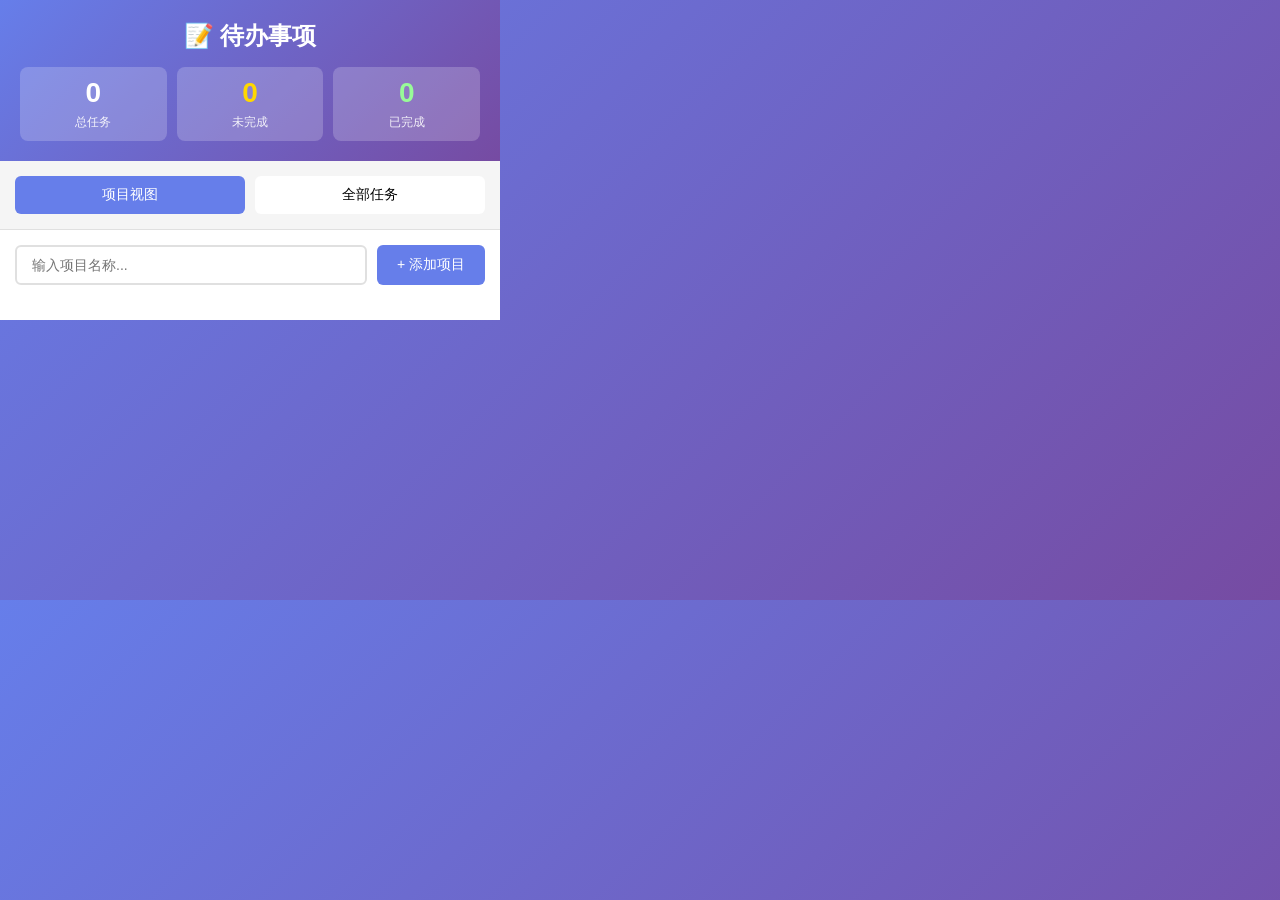
==== popup.html @ 4be9dcf9 "feat: 实现Chrome Todo Manager扩展 功能特性: - ✅ 支持待办事项的完整CRUD操作 - 📁 支持项目（事物）管理，可在项目下创建待办事项 - 📊 首页数据统计，显示总任务数" ====
<!DOCTYPE html>
<html lang="zh-CN">
<head>
  <meta charset="UTF-8">
  <meta name="viewport" content="width=device-width, initial-scale=1.0">
  <title>Todo Manager</title>
  <link rel="stylesheet" href="styles.css">
</head>
<body>
  <div class="container">
    <!-- 头部统计区域 -->
    <div class="header">
      <h1>📝 待办事项</h1>
      <div class="stats">
        <div class="stat-item">
          <span class="stat-number" id="totalTodos">0</span>
          <span class="stat-label">总任务</span>
        </div>
        <div class="stat-item">
          <span class="stat-number pending" id="pendingTodos">0</span>
          <span class="stat-label">未完成</span>
        </div>
        <div class="stat-item">
          <span class="stat-number completed" id="completedTodos">0</span>
          <span class="stat-label">已完成</span>
        </div>
      </div>
    </div>

    <!-- 视图切换按钮 -->
    <div class="view-toggle">
      <button class="toggle-btn active" data-view="projects">项目视图</button>
      <button class="toggle-btn" data-view="all">全部任务</button>
    </div>

    <!-- 项目视图 -->
    <div class="view" id="projectsView">
      <!-- 添加项目表单 -->
      <div class="add-form">
        <input type="text" id="newProjectInput" placeholder="输入项目名称...">
        <button id="addProjectBtn">+ 添加项目</button>
      </div>

      <!-- 项目列表 -->
      <div class="projects-list" id="projectsList"></div>
    </div>

    <!-- 全部任务视图 -->
    <div class="view hidden" id="allTodosView">
      <div class="todos-list" id="allTodosList"></div>
    </div>

    <!-- 项目详情模态框 -->
    <div class="modal hidden" id="projectModal">
      <div class="modal-content">
        <div class="modal-header">
          <h2 id="modalProjectName"></h2>
          <div class="modal-actions">
            <button class="icon-btn" id="editProjectBtn" title="编辑项目">✏️</button>
            <button class="icon-btn" id="deleteProjectBtn" title="删除项目">🗑️</button>
            <button class="icon-btn" id="closeModalBtn" title="关闭">✖️</button>
          </div>
        </div>

        <!-- 添加待办事项表单 -->
        <div class="add-form">
          <input type="text" id="newTodoInput" placeholder="输入待办事项...">
          <button id="addTodoBtn">+ 添加</button>
        </div>

        <!-- 待办事项列表 -->
        <div class="todos-list" id="todosList"></div>
      </div>
    </div>
  </div>

  <script src="storage.js"></script>
  <script src="popup.js"></script>
</body>
</html>
---- styles.css ----
* {
  margin: 0;
  padding: 0;
  box-sizing: border-box;
}

body {
  width: 500px;
  min-height: 600px;
  font-family: -apple-system, BlinkMacSystemFont, 'Segoe UI', 'PingFang SC', 'Hiragino Sans GB', 'Microsoft YaHei', sans-serif;
  background: linear-gradient(135deg, #667eea 0%, #764ba2 100%);
  color: #333;
}

.container {
  background: #fff;
  height: 100%;
  display: flex;
  flex-direction: column;
}

/* 头部样式 */
.header {
  background: linear-gradient(135deg, #667eea 0%, #764ba2 100%);
  color: white;
  padding: 20px;
  text-align: center;
}

.header h1 {
  font-size: 24px;
  margin-bottom: 15px;
}

.stats {
  display: flex;
  justify-content: space-around;
  gap: 10px;
}

.stat-item {
  display: flex;
  flex-direction: column;
  align-items: center;
  padding: 10px;
  background: rgba(255, 255, 255, 0.2);
  border-radius: 8px;
  flex: 1;
}

.stat-number {
  font-size: 28px;
  font-weight: bold;
  margin-bottom: 5px;
}

.stat-number.pending {
  color: #ffd700;
}

.stat-number.completed {
  color: #98fb98;
}

.stat-label {
  font-size: 12px;
  opacity: 0.9;
}

/* 视图切换 */
.view-toggle {
  display: flex;
  padding: 15px;
  gap: 10px;
  background: #f5f5f5;
  border-bottom: 1px solid #e0e0e0;
}

.toggle-btn {
  flex: 1;
  padding: 10px;
  border: none;
  background: white;
  border-radius: 6px;
  cursor: pointer;
  font-size: 14px;
  transition: all 0.3s;
}

.toggle-btn:hover {
  background: #e8e8e8;
}

.toggle-btn.active {
  background: #667eea;
  color: white;
}

/* 视图容器 */
.view {
  flex: 1;
  overflow-y: auto;
  padding: 15px;
}

.view.hidden {
  display: none;
}

/* 添加表单 */
.add-form {
  display: flex;
  gap: 10px;
  margin-bottom: 20px;
}

.add-form input {
  flex: 1;
  padding: 10px 15px;
  border: 2px solid #e0e0e0;
  border-radius: 6px;
  font-size: 14px;
  transition: border-color 0.3s;
}

.add-form input:focus {
  outline: none;
  border-color: #667eea;
}

.add-form button {
  padding: 10px 20px;
  background: #667eea;
  color: white;
  border: none;
  border-radius: 6px;
  cursor: pointer;
  font-size: 14px;
  transition: background 0.3s;
}

.add-form button:hover {
  background: #5568d3;
}

/* 项目列表 */
.projects-list {
  display: flex;
  flex-direction: column;
  gap: 10px;
}

.project-item {
  padding: 15px;
  background: #f9f9f9;
  border-radius: 8px;
  cursor: pointer;
  transition: all 0.3s;
  border: 2px solid transparent;
}

.project-item:hover {
  background: #f0f0f0;
  border-color: #667eea;
  transform: translateY(-2px);
  box-shadow: 0 4px 8px rgba(0, 0, 0, 0.1);
}

.project-name {
  font-size: 16px;
  font-weight: 600;
  margin-bottom: 8px;
  color: #333;
}

.project-stats {
  display: flex;
  gap: 15px;
  font-size: 13px;
  color: #666;
}

.project-stats span {
  display: flex;
  align-items: center;
  gap: 5px;
}

/* 待办事项列表 */
.todos-list {
  display: flex;
  flex-direction: column;
  gap: 10px;
}

.todo-item {
  display: flex;
  align-items: center;
  padding: 12px;
  background: #f9f9f9;
  border-radius: 8px;
  gap: 10px;
  transition: all 0.3s;
}

.todo-item:hover {
  background: #f0f0f0;
}

.todo-item.completed {
  opacity: 0.6;
}

.todo-item.completed .todo-text {
  text-decoration: line-through;
  color: #999;
}

.todo-checkbox {
  width: 20px;
  height: 20px;
  cursor: pointer;
  accent-color: #667eea;
}

.todo-text {
  flex: 1;
  font-size: 14px;
  word-break: break-word;
}

.todo-actions {
  display: flex;
  gap: 5px;
}

.icon-btn {
  padding: 5px 10px;
  background: transparent;
  border: none;
  cursor: pointer;
  font-size: 16px;
  border-radius: 4px;
  transition: background 0.3s;
}

.icon-btn:hover {
  background: rgba(0, 0, 0, 0.1);
}

/* 模态框 */
.modal {
  position: fixed;
  top: 0;
  left: 0;
  right: 0;
  bottom: 0;
  background: rgba(0, 0, 0, 0.5);
  display: flex;
  align-items: center;
  justify-content: center;
  z-index: 1000;
}

.modal.hidden {
  display: none;
}

.modal-content {
  background: white;
  border-radius: 12px;
  width: 450px;
  max-height: 80vh;
  display: flex;
  flex-direction: column;
  box-shadow: 0 10px 40px rgba(0, 0, 0, 0.3);
}

.modal-header {
  display: flex;
  justify-content: space-between;
  align-items: center;
  padding: 20px;
  border-bottom: 1px solid #e0e0e0;
  background: linear-gradient(135deg, #667eea 0%, #764ba2 100%);
  color: white;
  border-radius: 12px 12px 0 0;
}

.modal-header h2 {
  font-size: 20px;
}

.modal-actions {
  display: flex;
  gap: 5px;
}

.modal-actions .icon-btn {
  color: white;
}

.modal-actions .icon-btn:hover {
  background: rgba(255, 255, 255, 0.2);
}

/* 空状态 */
.empty-state {
  text-align: center;
  padding: 40px 20px;
  color: #999;
}

.empty-state-icon {
  font-size: 48px;
  margin-bottom: 10px;
}

.empty-state-text {
  font-size: 14px;
}

/* 滚动条样式 */
::-webkit-scrollbar {
  width: 8px;
}

::-webkit-scrollbar-track {
  background: #f1f1f1;
}

::-webkit-scrollbar-thumb {
  background: #888;
  border-radius: 4px;
}

::-webkit-scrollbar-thumb:hover {
  background: #555;
}
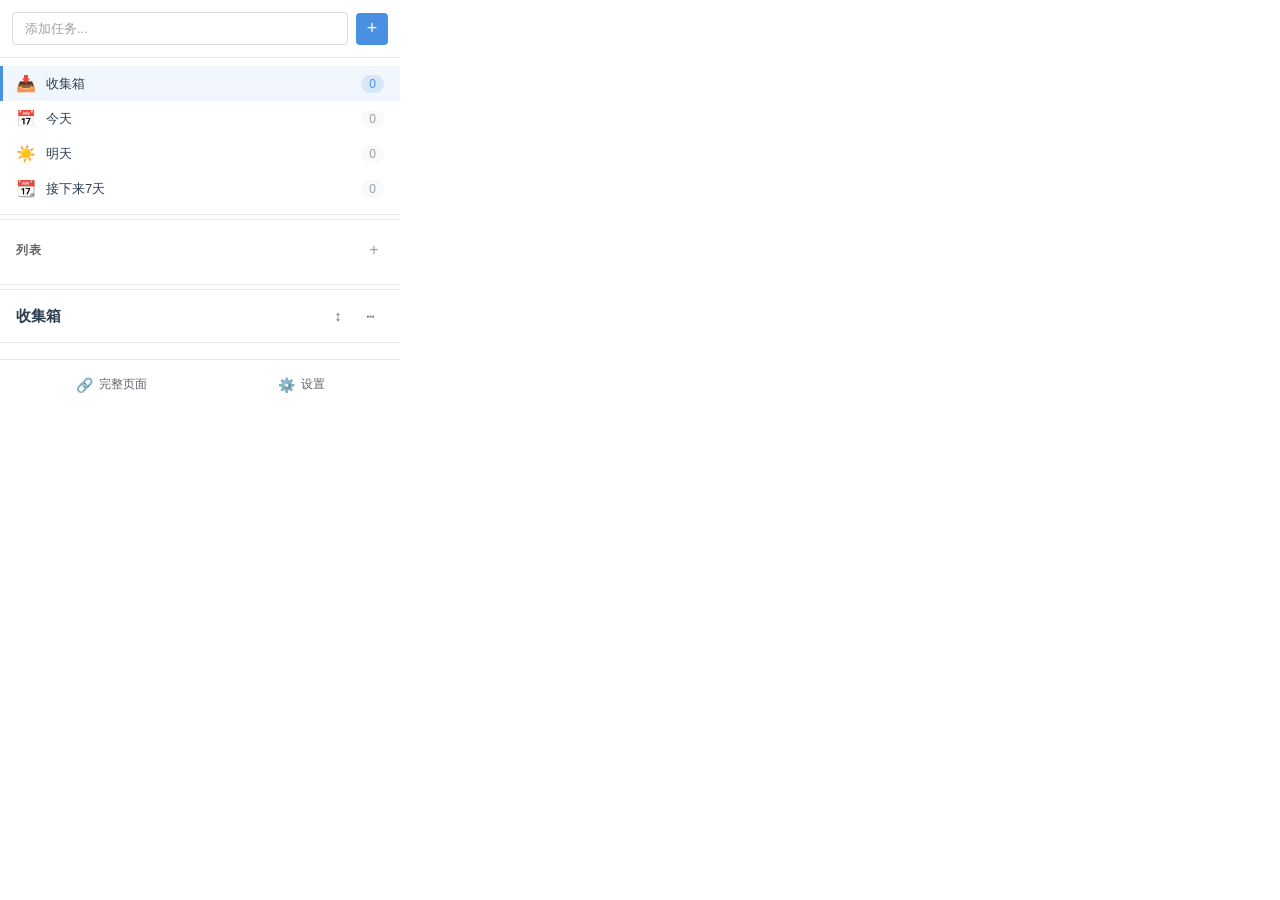
==== commit e4ee71c2: "refactor: 重做popup为TickTick Chrome扩展风格 - 完全重新设计popup.html为紧凑的弹窗布局 - 创建popup.css，使用TickTick配色和设计语言 - 创" ====
--- a/popup.html
+++ b/popup.html
@@ -4,77 +4,110 @@
   <meta charset="UTF-8">
   <meta name="viewport" content="width=device-width, initial-scale=1.0">
   <title>Todo Manager</title>
-  <link rel="stylesheet" href="styles.css">
+  <link rel="stylesheet" href="popup.css">
 </head>
 <body>
-  <div class="container">
-    <!-- 头部统计区域 -->
-    <div class="header">
-      <h1>📝 待办事项</h1>
-      <div class="stats">
-        <div class="stat-item">
-          <span class="stat-number" id="totalTodos">0</span>
-          <span class="stat-label">总任务</span>
+  <div class="popup-container">
+    <!-- 快速添加输入框 -->
+    <div class="quick-add">
+      <input
+        type="text"
+        id="quickAddInput"
+        class="quick-add-input"
+        placeholder="添加任务..."
+      >
+      <button class="quick-add-btn" id="quickAddBtn">
+        <span>+</span>
+      </button>
+    </div>
+
+    <!-- 智能列表导航 -->
+    <div class="smart-lists">
+      <div class="list-item active" data-view="inbox">
+        <span class="list-icon">📥</span>
+        <span class="list-name">收集箱</span>
+        <span class="list-count" id="inboxCount">0</span>
+      </div>
+      <div class="list-item" data-view="today">
+        <span class="list-icon">📅</span>
+        <span class="list-name">今天</span>
+        <span class="list-count" id="todayCount">0</span>
+      </div>
+      <div class="list-item" data-view="tomorrow">
+        <span class="list-icon">☀️</span>
+        <span class="list-name">明天</span>
+        <span class="list-count" id="tomorrowCount">0</span>
+      </div>
+      <div class="list-item" data-view="next7days">
+        <span class="list-icon">📆</span>
+        <span class="list-name">接下来7天</span>
+        <span class="list-count" id="next7daysCount">0</span>
+      </div>
+    </div>
+
+    <!-- 分隔线 -->
+    <div class="divider"></div>
+
+    <!-- 自定义列表 -->
+    <div class="custom-lists">
+      <div class="lists-header">
+        <span class="lists-title">列表</span>
+        <button class="add-list-btn" id="addListBtn" title="添加列表">+</button>
+      </div>
+      <div class="lists-container" id="listsContainer">
+        <!-- 列表动态插入 -->
+      </div>
+    </div>
+
+    <!-- 分隔线 -->
+    <div class="divider"></div>
+
+    <!-- 任务列表区域 -->
+    <div class="tasks-section">
+      <div class="tasks-header">
+        <h3 class="tasks-title" id="tasksTitle">收集箱</h3>
+        <div class="tasks-actions">
+          <button class="task-action-btn" id="sortBtn" title="排序">
+            <span>↕️</span>
+          </button>
+          <button class="task-action-btn" id="moreBtn" title="更多">
+            <span>⋯</span>
+          </button>
         </div>
-        <div class="stat-item">
-          <span class="stat-number pending" id="pendingTodos">0</span>
-          <span class="stat-label">未完成</span>
+      </div>
+
+      <!-- 任务列表 -->
+      <div class="tasks-list" id="tasksList">
+        <!-- 任务动态插入 -->
+      </div>
+
+      <!-- 已完成任务折叠区 -->
+      <div class="completed-section hidden" id="completedSection">
+        <div class="completed-header" id="completedHeader">
+          <span class="completed-toggle">▶</span>
+          <span class="completed-title">已完成</span>
+          <span class="completed-count" id="completedCountLabel">0</span>
         </div>
-        <div class="stat-item">
-          <span class="stat-number completed" id="completedTodos">0</span>
-          <span class="stat-label">已完成</span>
+        <div class="completed-tasks hidden" id="completedTasks">
+          <!-- 已完成任务动态插入 -->
         </div>
       </div>
     </div>
 
-    <!-- 视图切换按钮 -->
-    <div class="view-toggle">
-      <button class="toggle-btn active" data-view="projects">项目视图</button>
-      <button class="toggle-btn" data-view="all">全部任务</button>
-    </div>
-
-    <!-- 项目视图 -->
-    <div class="view" id="projectsView">
-      <!-- 添加项目表单 -->
-      <div class="add-form">
-        <input type="text" id="newProjectInput" placeholder="输入项目名称...">
-        <button id="addProjectBtn">+ 添加项目</button>
-      </div>
-
-      <!-- 项目列表 -->
-      <div class="projects-list" id="projectsList"></div>
-    </div>
-
-    <!-- 全部任务视图 -->
-    <div class="view hidden" id="allTodosView">
-      <div class="todos-list" id="allTodosList"></div>
-    </div>
-
-    <!-- 项目详情模态框 -->
-    <div class="modal hidden" id="projectModal">
-      <div class="modal-content">
-        <div class="modal-header">
-          <h2 id="modalProjectName"></h2>
-          <div class="modal-actions">
-            <button class="icon-btn" id="editProjectBtn" title="编辑项目">✏️</button>
-            <button class="icon-btn" id="deleteProjectBtn" title="删除项目">🗑️</button>
-            <button class="icon-btn" id="closeModalBtn" title="关闭">✖️</button>
-          </div>
-        </div>
-
-        <!-- 添加待办事项表单 -->
-        <div class="add-form">
-          <input type="text" id="newTodoInput" placeholder="输入待办事项...">
-          <button id="addTodoBtn">+ 添加</button>
-        </div>
-
-        <!-- 待办事项列表 -->
-        <div class="todos-list" id="todosList"></div>
-      </div>
+    <!-- 底部操作栏 -->
+    <div class="footer-actions">
+      <button class="footer-btn" id="openFullBtn" title="打开完整页面">
+        <span>🔗</span>
+        <span>完整页面</span>
+      </button>
+      <button class="footer-btn" id="settingsBtn" title="设置">
+        <span>⚙️</span>
+        <span>设置</span>
+      </button>
     </div>
   </div>
 
   <script src="storage.js"></script>
-  <script src="popup.js"></script>
+  <script src="popup-app.js"></script>
 </body>
 </html>
--- a/popup.css
+++ b/popup.css
@@ -0,0 +1,485 @@
+/* TickTick Chrome Extension Popup 样式 */
+
+* {
+  margin: 0;
+  padding: 0;
+  box-sizing: border-box;
+}
+
+:root {
+  /* TickTick 配色方案 */
+  --tt-primary: #4A90E2;
+  --tt-primary-hover: #3A7BC8;
+  --tt-text-primary: #2C3E50;
+  --tt-text-secondary: #5F6368;
+  --tt-text-tertiary: #9AA0A6;
+  --tt-bg-white: #FFFFFF;
+  --tt-bg-gray: #F7F9FA;
+  --tt-bg-hover: #F0F2F5;
+  --tt-border: #DADCE0;
+  --tt-divider: #E8EAED;
+  --tt-completed: #5F6368;
+  --tt-shadow-sm: 0 1px 2px rgba(0, 0, 0, 0.05);
+  --tt-shadow-md: 0 2px 8px rgba(0, 0, 0, 0.1);
+}
+
+body {
+  width: 400px;
+  max-height: 600px;
+  font-family: -apple-system, BlinkMacSystemFont, 'Segoe UI', 'PingFang SC', 'Hiragino Sans GB', 'Microsoft YaHei', sans-serif;
+  font-size: 13px;
+  color: var(--tt-text-primary);
+  background: var(--tt-bg-white);
+  overflow: hidden;
+}
+
+.popup-container {
+  display: flex;
+  flex-direction: column;
+  height: 100%;
+  max-height: 600px;
+}
+
+/* 快速添加区域 */
+.quick-add {
+  display: flex;
+  align-items: center;
+  gap: 8px;
+  padding: 12px;
+  border-bottom: 1px solid var(--tt-divider);
+  background: var(--tt-bg-white);
+}
+
+.quick-add-input {
+  flex: 1;
+  padding: 8px 12px;
+  border: 1px solid var(--tt-border);
+  border-radius: 4px;
+  font-size: 13px;
+  color: var(--tt-text-primary);
+  transition: all 0.15s ease;
+}
+
+.quick-add-input:focus {
+  outline: none;
+  border-color: var(--tt-primary);
+  box-shadow: 0 0 0 2px rgba(74, 144, 226, 0.1);
+}
+
+.quick-add-input::placeholder {
+  color: var(--tt-text-tertiary);
+}
+
+.quick-add-btn {
+  width: 32px;
+  height: 32px;
+  display: flex;
+  align-items: center;
+  justify-content: center;
+  background: var(--tt-primary);
+  color: white;
+  border: none;
+  border-radius: 4px;
+  cursor: pointer;
+  font-size: 18px;
+  transition: background 0.15s ease;
+}
+
+.quick-add-btn:hover {
+  background: var(--tt-primary-hover);
+}
+
+/* 智能列表 */
+.smart-lists {
+  padding: 8px 0;
+  border-bottom: 1px solid var(--tt-divider);
+}
+
+.list-item {
+  display: flex;
+  align-items: center;
+  gap: 10px;
+  padding: 8px 16px;
+  cursor: pointer;
+  transition: background 0.15s ease;
+}
+
+.list-item:hover {
+  background: var(--tt-bg-hover);
+}
+
+.list-item.active {
+  background: rgba(74, 144, 226, 0.08);
+  border-left: 3px solid var(--tt-primary);
+  padding-left: 13px;
+}
+
+.list-icon {
+  font-size: 16px;
+  width: 20px;
+  text-align: center;
+}
+
+.list-name {
+  flex: 1;
+  font-size: 13px;
+  color: var(--tt-text-primary);
+}
+
+.list-count {
+  font-size: 12px;
+  color: var(--tt-text-tertiary);
+  background: var(--tt-bg-gray);
+  padding: 2px 8px;
+  border-radius: 10px;
+  min-width: 20px;
+  text-align: center;
+}
+
+.list-item.active .list-count {
+  background: rgba(74, 144, 226, 0.15);
+  color: var(--tt-primary);
+}
+
+/* 分隔线 */
+.divider {
+  height: 1px;
+  background: var(--tt-divider);
+  margin: 4px 0;
+}
+
+/* 自定义列表 */
+.custom-lists {
+  padding: 8px 0;
+  max-height: 150px;
+  overflow-y: auto;
+}
+
+.lists-header {
+  display: flex;
+  align-items: center;
+  justify-content: space-between;
+  padding: 8px 16px;
+  margin-bottom: 4px;
+}
+
+.lists-title {
+  font-size: 12px;
+  font-weight: 600;
+  color: var(--tt-text-secondary);
+  text-transform: uppercase;
+  letter-spacing: 0.5px;
+}
+
+.add-list-btn {
+  width: 20px;
+  height: 20px;
+  display: flex;
+  align-items: center;
+  justify-content: center;
+  background: transparent;
+  border: none;
+  border-radius: 3px;
+  cursor: pointer;
+  font-size: 16px;
+  color: var(--tt-text-tertiary);
+  transition: all 0.15s ease;
+}
+
+.add-list-btn:hover {
+  background: var(--tt-bg-hover);
+  color: var(--tt-primary);
+}
+
+.lists-container {
+  display: flex;
+  flex-direction: column;
+}
+
+/* 任务列表区域 */
+.tasks-section {
+  flex: 1;
+  display: flex;
+  flex-direction: column;
+  overflow: hidden;
+  border-top: 1px solid var(--tt-divider);
+}
+
+.tasks-header {
+  display: flex;
+  align-items: center;
+  justify-content: space-between;
+  padding: 12px 16px;
+  border-bottom: 1px solid var(--tt-divider);
+  background: var(--tt-bg-white);
+}
+
+.tasks-title {
+  font-size: 15px;
+  font-weight: 600;
+  color: var(--tt-text-primary);
+}
+
+.tasks-actions {
+  display: flex;
+  gap: 4px;
+}
+
+.task-action-btn {
+  width: 28px;
+  height: 28px;
+  display: flex;
+  align-items: center;
+  justify-content: center;
+  background: transparent;
+  border: none;
+  border-radius: 4px;
+  cursor: pointer;
+  font-size: 14px;
+  color: var(--tt-text-secondary);
+  transition: all 0.15s ease;
+}
+
+.task-action-btn:hover {
+  background: var(--tt-bg-hover);
+  color: var(--tt-text-primary);
+}
+
+/* 任务列表 */
+.tasks-list {
+  flex: 1;
+  overflow-y: auto;
+  padding: 8px 0;
+}
+
+.task-item {
+  display: flex;
+  align-items: flex-start;
+  gap: 10px;
+  padding: 10px 16px;
+  cursor: pointer;
+  transition: background 0.15s ease;
+  border-left: 3px solid transparent;
+}
+
+.task-item:hover {
+  background: var(--tt-bg-hover);
+}
+
+.task-item.completed .task-content {
+  opacity: 0.6;
+}
+
+.task-item.completed .task-title {
+  text-decoration: line-through;
+  color: var(--tt-completed);
+}
+
+.task-checkbox {
+  margin-top: 2px;
+  width: 18px;
+  height: 18px;
+  border: 2px solid var(--tt-border);
+  border-radius: 50%;
+  cursor: pointer;
+  flex-shrink: 0;
+  transition: all 0.15s ease;
+  position: relative;
+}
+
+.task-checkbox:hover {
+  border-color: var(--tt-primary);
+}
+
+.task-checkbox.checked {
+  background: var(--tt-primary);
+  border-color: var(--tt-primary);
+}
+
+.task-checkbox.checked::after {
+  content: '✓';
+  position: absolute;
+  top: 50%;
+  left: 50%;
+  transform: translate(-50%, -50%);
+  color: white;
+  font-size: 12px;
+  font-weight: bold;
+}
+
+.task-content {
+  flex: 1;
+  min-width: 0;
+}
+
+.task-title {
+  font-size: 13px;
+  color: var(--tt-text-primary);
+  word-break: break-word;
+  line-height: 1.4;
+}
+
+.task-meta {
+  display: flex;
+  align-items: center;
+  gap: 8px;
+  margin-top: 4px;
+  font-size: 12px;
+  color: var(--tt-text-tertiary);
+}
+
+.task-meta-item {
+  display: flex;
+  align-items: center;
+  gap: 4px;
+}
+
+.task-priority {
+  width: 6px;
+  height: 6px;
+  border-radius: 50%;
+  flex-shrink: 0;
+}
+
+.task-priority.high {
+  background: #E74C3C;
+}
+
+.task-priority.medium {
+  background: #F39C12;
+}
+
+.task-priority.low {
+  background: #3498DB;
+}
+
+/* 已完成任务区域 */
+.completed-section {
+  border-top: 1px solid var(--tt-divider);
+  background: var(--tt-bg-gray);
+}
+
+.completed-section.hidden {
+  display: none;
+}
+
+.completed-header {
+  display: flex;
+  align-items: center;
+  gap: 8px;
+  padding: 10px 16px;
+  cursor: pointer;
+  user-select: none;
+  transition: background 0.15s ease;
+}
+
+.completed-header:hover {
+  background: var(--tt-bg-hover);
+}
+
+.completed-toggle {
+  font-size: 10px;
+  color: var(--tt-text-tertiary);
+  transition: transform 0.15s ease;
+}
+
+.completed-toggle.expanded {
+  transform: rotate(90deg);
+}
+
+.completed-title {
+  flex: 1;
+  font-size: 12px;
+  font-weight: 600;
+  color: var(--tt-text-secondary);
+}
+
+.completed-count {
+  font-size: 12px;
+  color: var(--tt-text-tertiary);
+}
+
+.completed-tasks {
+  padding: 0;
+}
+
+.completed-tasks.hidden {
+  display: none;
+}
+
+/* 底部操作栏 */
+.footer-actions {
+  display: flex;
+  align-items: center;
+  justify-content: space-around;
+  padding: 10px;
+  border-top: 1px solid var(--tt-divider);
+  background: var(--tt-bg-white);
+}
+
+.footer-btn {
+  display: flex;
+  align-items: center;
+  gap: 6px;
+  padding: 6px 12px;
+  background: transparent;
+  border: none;
+  border-radius: 4px;
+  cursor: pointer;
+  font-size: 12px;
+  color: var(--tt-text-secondary);
+  transition: all 0.15s ease;
+}
+
+.footer-btn:hover {
+  background: var(--tt-bg-hover);
+  color: var(--tt-text-primary);
+}
+
+.footer-btn span:first-child {
+  font-size: 14px;
+}
+
+/* 空状态 */
+.empty-state {
+  display: flex;
+  flex-direction: column;
+  align-items: center;
+  justify-content: center;
+  padding: 40px 20px;
+  color: var(--tt-text-tertiary);
+}
+
+.empty-icon {
+  font-size: 48px;
+  margin-bottom: 12px;
+  opacity: 0.5;
+}
+
+.empty-text {
+  font-size: 13px;
+  text-align: center;
+}
+
+/* 滚动条样式 */
+::-webkit-scrollbar {
+  width: 6px;
+}
+
+::-webkit-scrollbar-track {
+  background: transparent;
+}
+
+::-webkit-scrollbar-thumb {
+  background: var(--tt-border);
+  border-radius: 3px;
+}
+
+::-webkit-scrollbar-thumb:hover {
+  background: var(--tt-text-tertiary);
+}
+
+/* 工具类 */
+.hidden {
+  display: none !important;
+}
